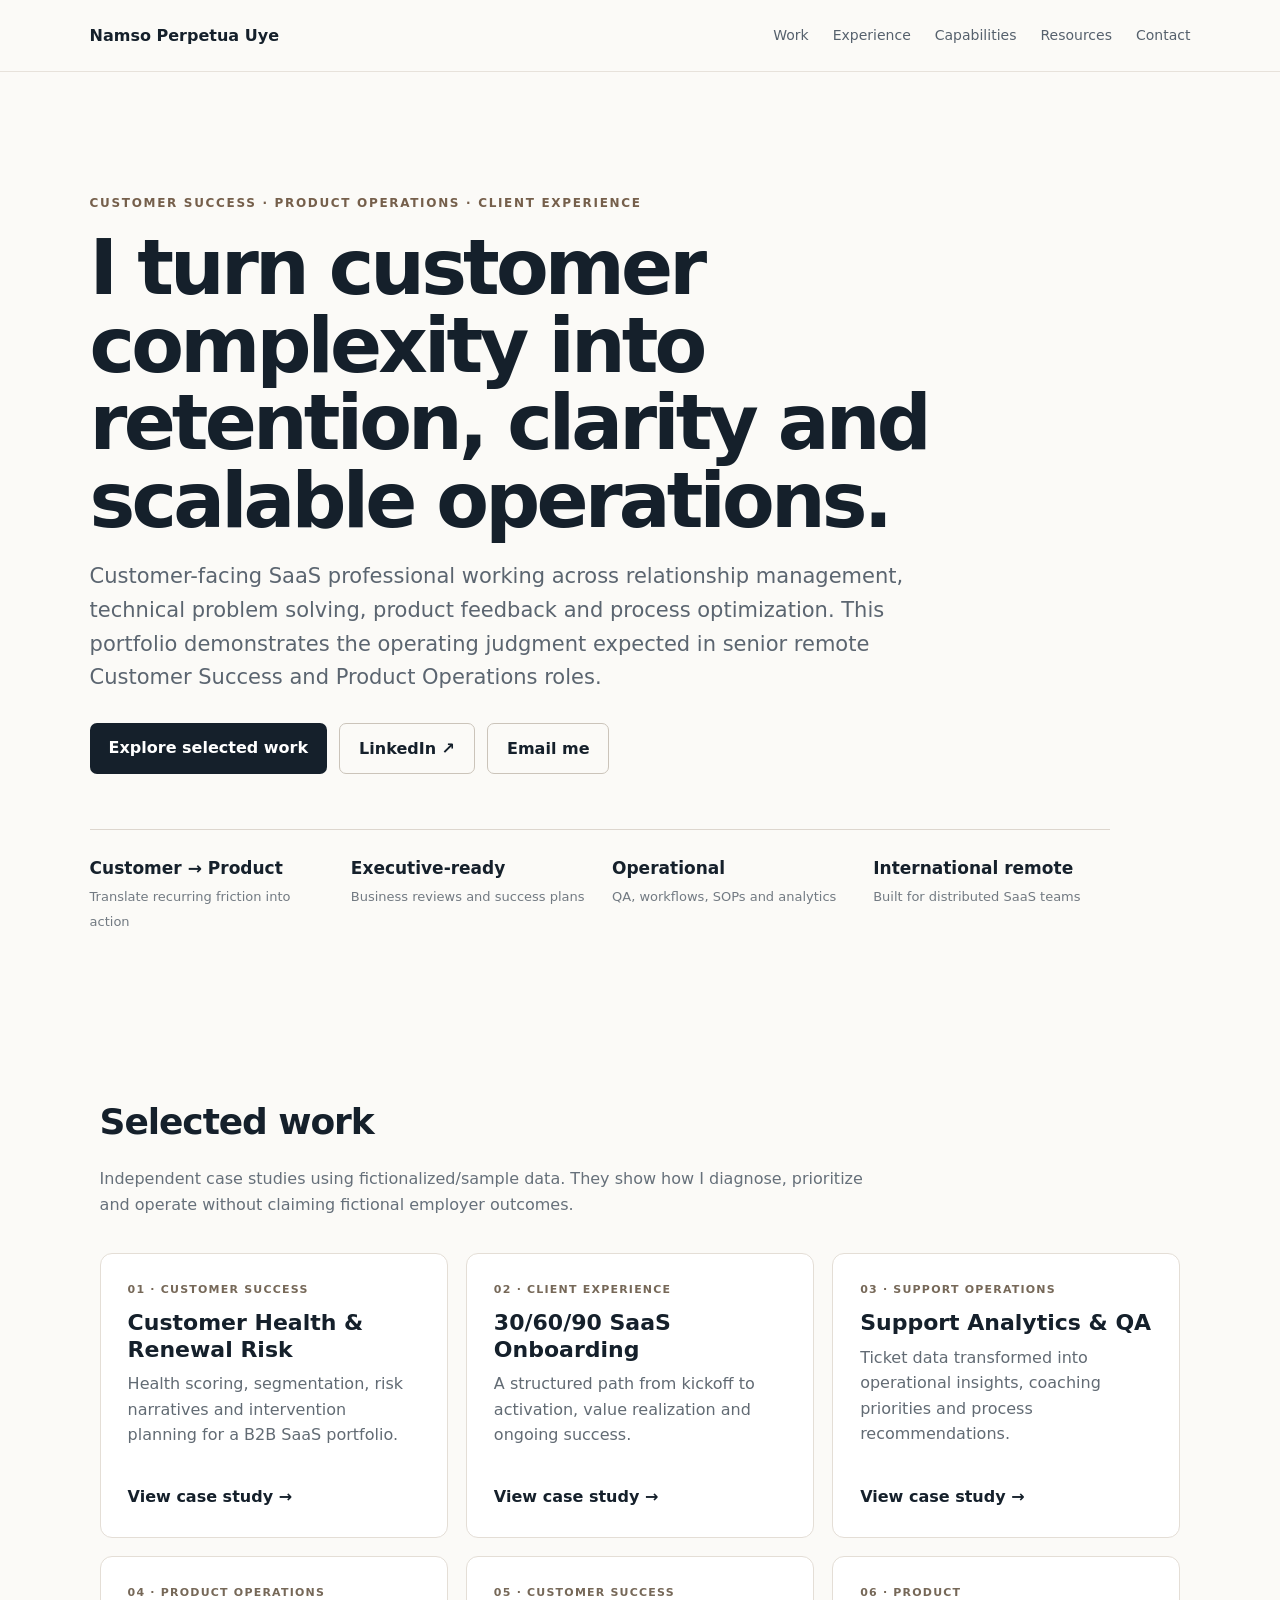
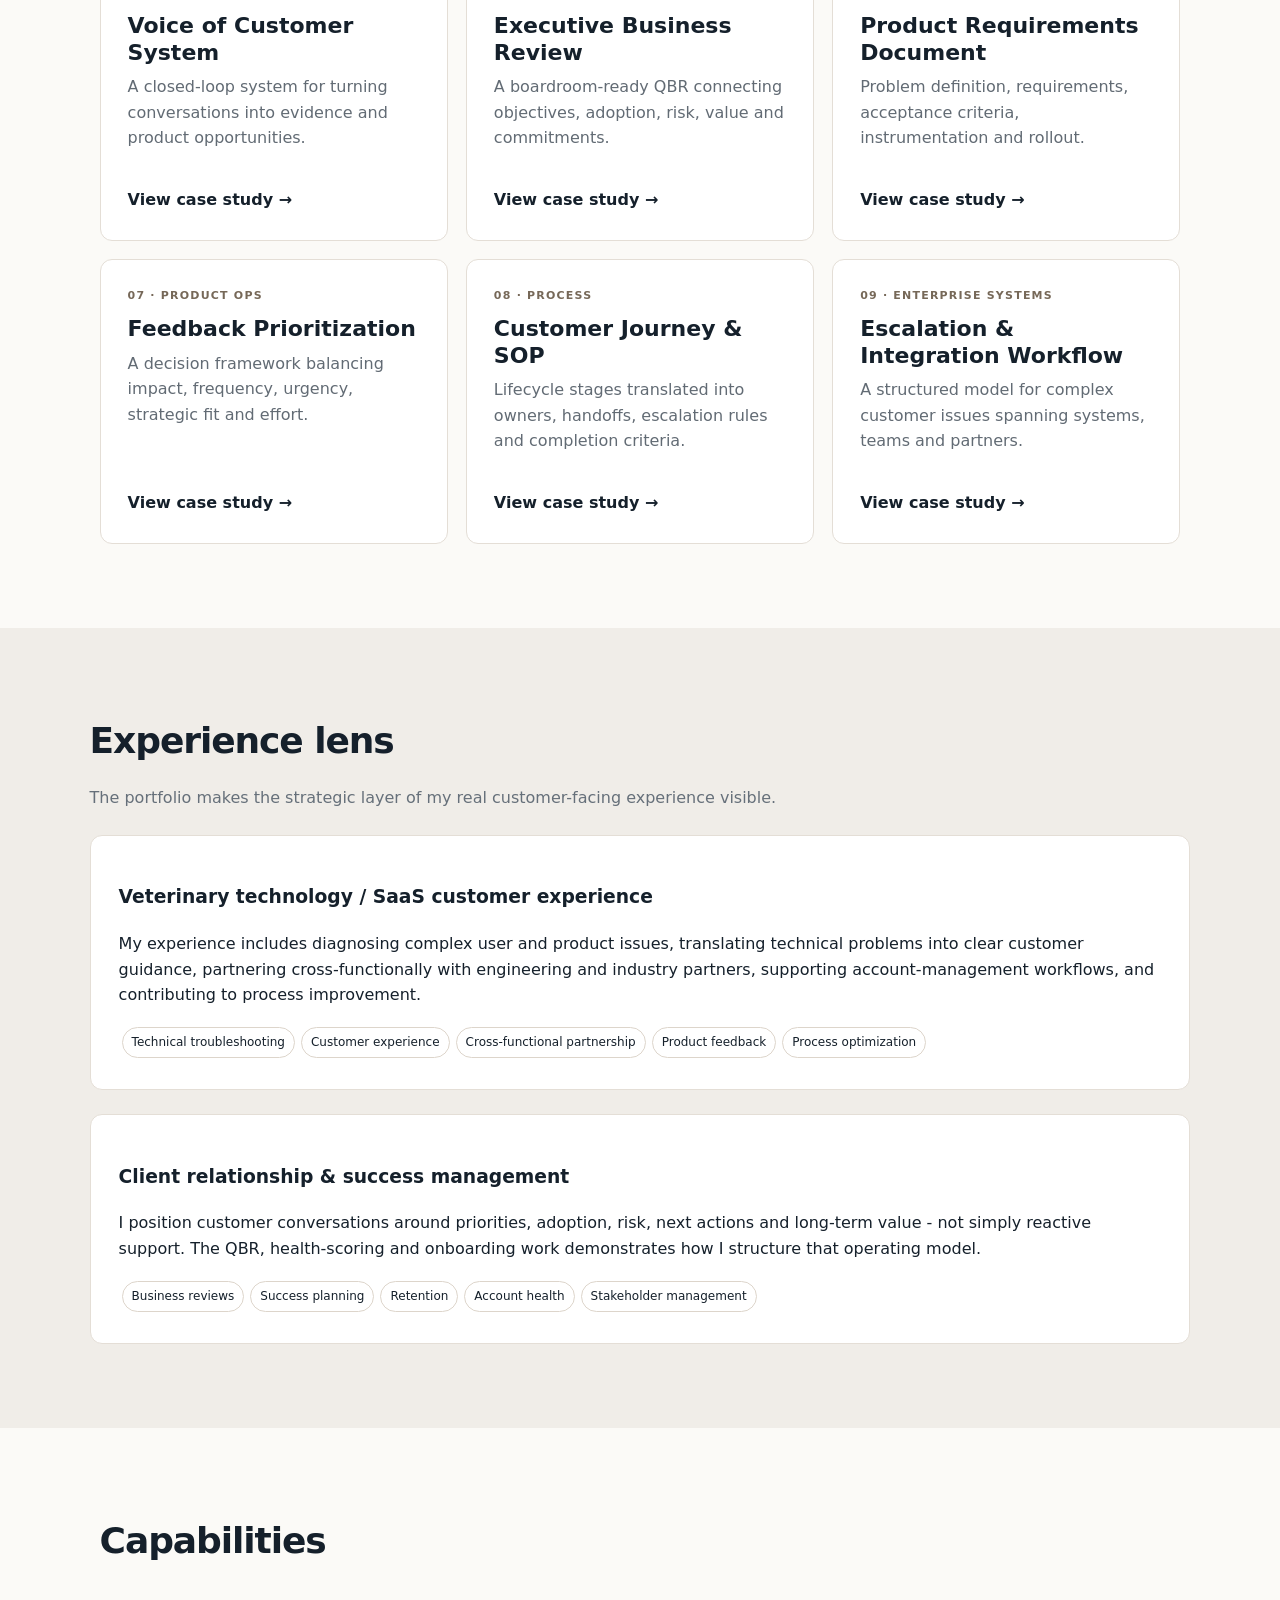
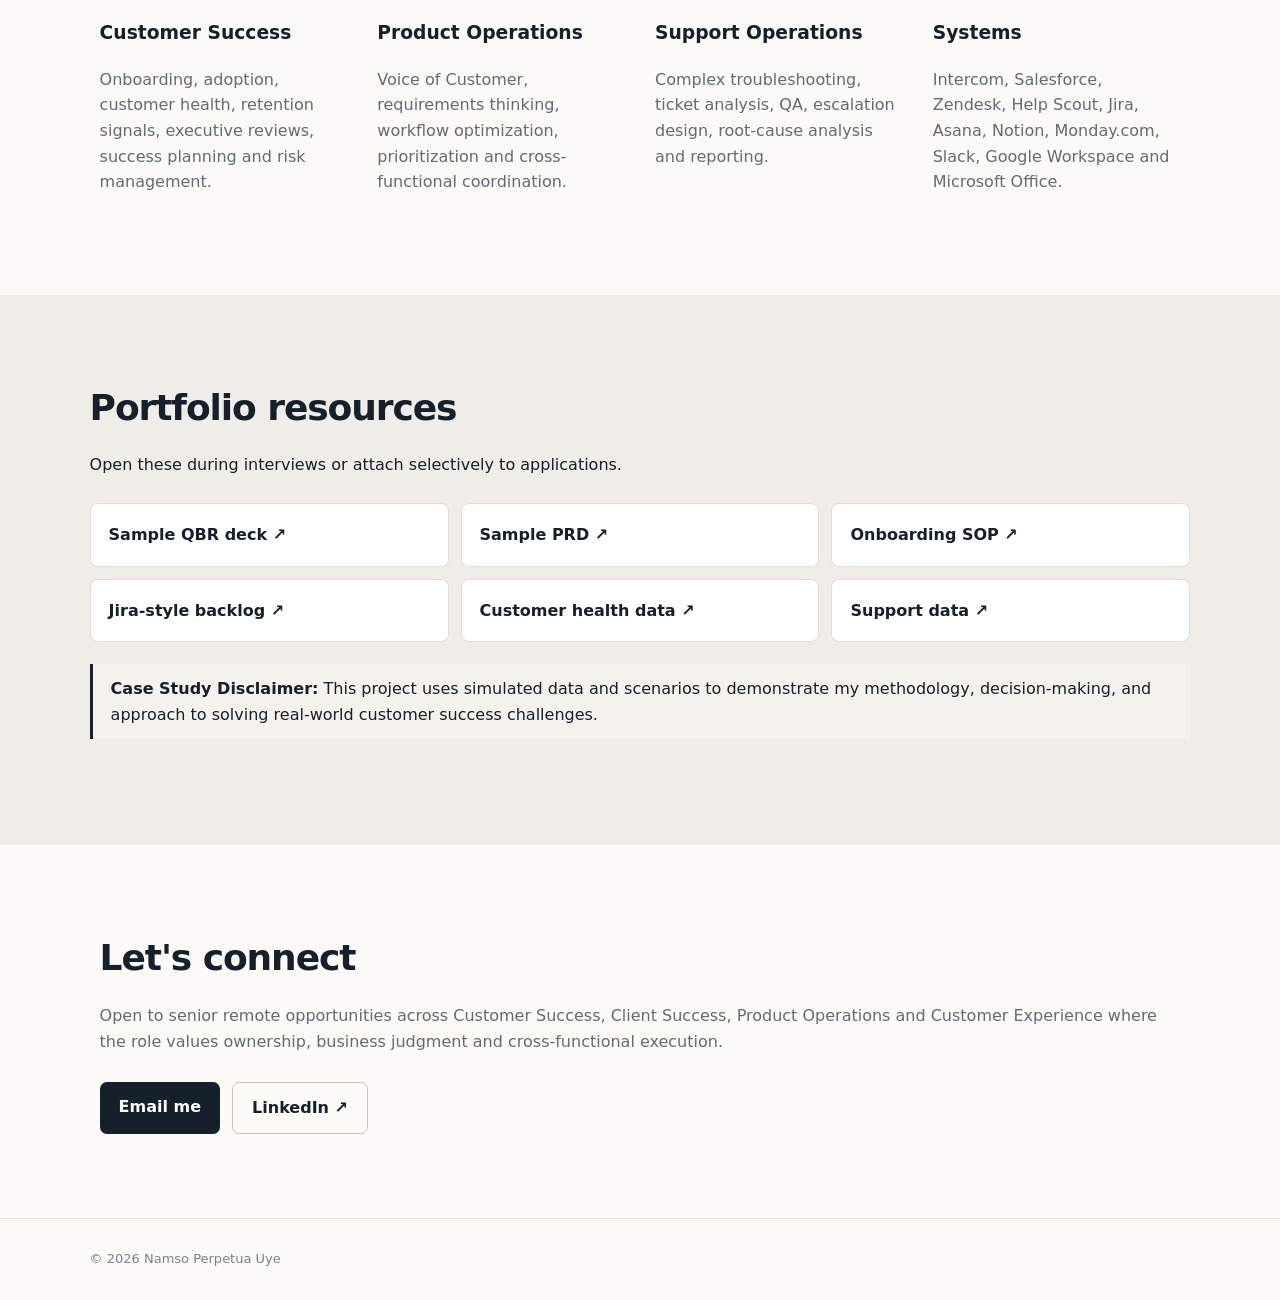
==== index.html @ bb053664 "Add files via upload" ====
<!doctype html><html><head><meta charset="utf-8"><meta name="viewport" content="width=device-width,initial-scale=1"><title>Namso Perpetua Uye | Customer Success & Product Operations</title><link rel="stylesheet" href="styles.css"></head><body><header class="nav"><a class="brand" href="#top">Namso Perpetua Uye</a><nav><a href="#work">Work</a><a href="#experience">Experience</a><a href="#capabilities">Capabilities</a><a href="#resources">Resources</a><a href="#contact">Contact</a></nav></header><main id="top">
<section class="hero"><p class="eyebrow">CUSTOMER SUCCESS · PRODUCT OPERATIONS · CLIENT EXPERIENCE</p><h1>I turn customer complexity into retention, clarity and scalable operations.</h1><p class="lead">Customer-facing SaaS professional working across relationship management, technical problem solving, product feedback and process optimization. This portfolio demonstrates the operating judgment expected in senior remote Customer Success and Product Operations roles.</p><div class="buttons"><a class="button" href="#work">Explore selected work</a><a class="button secondary" href="https://www.linkedin.com/in/namsouye/" target="_blank">LinkedIn ↗</a><a class="button secondary" href="mailto:namsoperpetua@gmail.com">Email me</a></div><div class="proof"><div><strong>Customer → Product</strong><span>Translate recurring friction into action</span></div><div><strong>Executive-ready</strong><span>Business reviews and success plans</span></div><div><strong>Operational</strong><span>QA, workflows, SOPs and analytics</span></div><div><strong>International remote</strong><span>Built for distributed SaaS teams</span></div></div></section>
<section id="work" class="section"><h2>Selected work</h2><p class="section-intro">Independent case studies using fictionalized/sample data. They show how I diagnose, prioritize and operate without claiming fictional employer outcomes.</p><div class="grid"><article class="card"><span>01 · CUSTOMER SUCCESS</span><h3>Customer Health & Renewal Risk</h3><p>Health scoring, segmentation, risk narratives and intervention planning for a B2B SaaS portfolio.</p><a href="case-studies/customer-health.html">View case study →</a></article><article class="card"><span>02 · CLIENT EXPERIENCE</span><h3>30/60/90 SaaS Onboarding</h3><p>A structured path from kickoff to activation, value realization and ongoing success.</p><a href="case-studies/onboarding.html">View case study →</a></article><article class="card"><span>03 · SUPPORT OPERATIONS</span><h3>Support Analytics & QA</h3><p>Ticket data transformed into operational insights, coaching priorities and process recommendations.</p><a href="case-studies/support-ops.html">View case study →</a></article><article class="card"><span>04 · PRODUCT OPERATIONS</span><h3>Voice of Customer System</h3><p>A closed-loop system for turning conversations into evidence and product opportunities.</p><a href="case-studies/voc.html">View case study →</a></article><article class="card"><span>05 · CUSTOMER SUCCESS</span><h3>Executive Business Review</h3><p>A boardroom-ready QBR connecting objectives, adoption, risk, value and commitments.</p><a href="case-studies/qbr.html">View case study →</a></article><article class="card"><span>06 · PRODUCT</span><h3>Product Requirements Document</h3><p>Problem definition, requirements, acceptance criteria, instrumentation and rollout.</p><a href="case-studies/prd.html">View case study →</a></article><article class="card"><span>07 · PRODUCT OPS</span><h3>Feedback Prioritization</h3><p>A decision framework balancing impact, frequency, urgency, strategic fit and effort.</p><a href="case-studies/prioritization.html">View case study →</a></article><article class="card"><span>08 · PROCESS</span><h3>Customer Journey & SOP</h3><p>Lifecycle stages translated into owners, handoffs, escalation rules and completion criteria.</p><a href="case-studies/journey-sop.html">View case study →</a></article><article class="card"><span>09 · ENTERPRISE SYSTEMS</span><h3>Escalation & Integration Workflow</h3><p>A structured model for complex customer issues spanning systems, teams and partners.</p><a href="case-studies/escalation.html">View case study →</a></article></div></section>
<section id="experience" class="section muted"><h2>Experience lens</h2><p class="section-intro">The portfolio makes the strategic layer of my real customer-facing experience visible.</p><div class="experience"><h3>Veterinary technology / SaaS customer experience</h3><p>My experience includes diagnosing complex user and product issues, translating technical problems into clear customer guidance, partnering cross-functionally with engineering and industry partners, supporting account-management workflows, and contributing to process improvement.</p><span class="tag">Technical troubleshooting</span><span class="tag">Customer experience</span><span class="tag">Cross-functional partnership</span><span class="tag">Product feedback</span><span class="tag">Process optimization</span></div><div class="experience"><h3>Client relationship & success management</h3><p>I position customer conversations around priorities, adoption, risk, next actions and long-term value - not simply reactive support. The QBR, health-scoring and onboarding work demonstrates how I structure that operating model.</p><span class="tag">Business reviews</span><span class="tag">Success planning</span><span class="tag">Retention</span><span class="tag">Account health</span><span class="tag">Stakeholder management</span></div></section>
<section id="capabilities" class="section"><h2>Capabilities</h2><div class="cap-grid"><div><h3>Customer Success</h3><p>Onboarding, adoption, customer health, retention signals, executive reviews, success planning and risk management.</p></div><div><h3>Product Operations</h3><p>Voice of Customer, requirements thinking, workflow optimization, prioritization and cross-functional coordination.</p></div><div><h3>Support Operations</h3><p>Complex troubleshooting, ticket analysis, QA, escalation design, root-cause analysis and reporting.</p></div><div><h3>Systems</h3><p>Intercom, Salesforce, Zendesk, Help Scout, Jira, Asana, Notion, Monday.com, Slack, Google Workspace and Microsoft Office.</p></div></div></section>
<section id="resources" class="section muted"><h2>Portfolio resources</h2><p>Open these during interviews or attach selectively to applications.</p><div class="resource-grid"><a href="deliverables/Namso_Perpetua_Uye_QBR.pptx">Sample QBR deck ↗</a><a href="deliverables/Namso_Perpetua_Uye_PRD.pdf">Sample PRD ↗</a><a href="deliverables/Namso_Perpetua_Uye_Onboarding_SOP.pdf">Onboarding SOP ↗</a><a href="assets/product_backlog.csv">Jira-style backlog ↗</a><a href="assets/customer_health_data.csv">Customer health data ↗</a><a href="assets/support_ticket_data.csv">Support data ↗</a></div><div class="callout"><strong>Case Study Disclaimer:</strong> This project uses simulated data and scenarios to demonstrate my methodology, decision-making, and approach to solving real-world customer success challenges.</div></section>
<section id="contact" class="section contact"><h2>Let's connect</h2><p>Open to senior remote opportunities across Customer Success, Client Success, Product Operations and Customer Experience where the role values ownership, business judgment and cross-functional execution.</p><div class="buttons"><a class="button" href="mailto:namsoperpetua@gmail.com">Email me</a><a class="button secondary" href="https://www.linkedin.com/in/namsouye/" target="_blank">LinkedIn ↗</a></div></section></main><footer>© 2026 Namso Perpetua Uye</footer></body></html>
---- styles.css ----
*{box-sizing:border-box}html{scroll-behavior:smooth}body{margin:0;font-family:Inter,ui-sans-serif,system-ui,-apple-system,BlinkMacSystemFont,"Segoe UI",sans-serif;color:#15202b;background:#fbfaf7;line-height:1.6}.nav{height:72px;display:flex;align-items:center;justify-content:space-between;padding:0 7%;border-bottom:1px solid #e7e2db;background:rgba(251,250,247,.96);position:sticky;top:0;z-index:10}.brand{font-weight:800;color:#15202b;text-decoration:none}.nav nav{display:flex;gap:24px}.nav nav a{color:#56616d;text-decoration:none;font-size:14px}.hero{padding:110px 7% 75px;max-width:1200px}.eyebrow{font-size:12px;letter-spacing:.14em;font-weight:800;color:#755f4b}.hero h1{font-size:clamp(44px,6vw,78px);line-height:1.01;letter-spacing:-.05em;max-width:1000px;margin:16px 0}.lead{font-size:21px;color:#5b6570;max-width:820px}.buttons{display:flex;gap:12px;flex-wrap:wrap;margin-top:28px}.button{display:inline-block;background:#15202b;color:#fff;text-decoration:none;padding:12px 19px;border-radius:7px;font-weight:700}.button.secondary{background:transparent;color:#15202b;border:1px solid #cbc4ba}.proof{display:grid;grid-template-columns:repeat(4,1fr);gap:24px;margin-top:55px;padding-top:25px;border-top:1px solid #ddd6ce}.proof strong{display:block;font-size:17px}.proof span{font-size:13px;color:#727a82}.section{padding:84px 7%;max-width:1260px;margin:auto}.section h2{font-size:36px;letter-spacing:-.03em;margin:0 0 10px}.section-intro{color:#66707a;max-width:780px}.grid{display:grid;grid-template-columns:repeat(3,1fr);gap:18px;margin-top:35px}.card{background:white;border:1px solid #e4ded6;border-radius:12px;padding:27px;min-height:285px;display:flex;flex-direction:column}.card span{font-size:11px;letter-spacing:.11em;font-weight:800;color:#766858}.card h3{font-size:22px;line-height:1.2;margin:12px 0 8px}.card p{color:#626b74;margin:0 0 18px}.card a{margin-top:auto;color:#15202b;font-weight:750;text-decoration:none}.muted{max-width:none;background:#f0ede8}.cap-grid,.steps{display:grid;grid-template-columns:repeat(4,1fr);gap:30px;margin-top:30px}.cap-grid p,.steps p{color:#626b74}.steps b{font-size:12px;letter-spacing:.1em;color:#766858}.experience{background:#fff;border:1px solid #e4ded6;border-radius:12px;padding:28px;margin-top:24px}.tag{display:inline-block;padding:5px 9px;border:1px solid #ddd5cb;border-radius:20px;font-size:12px;margin:3px}.resource-grid{display:grid;grid-template-columns:repeat(3,1fr);gap:12px;margin-top:25px}.resource-grid a{background:white;border:1px solid #e4ded6;padding:18px;border-radius:8px;color:#15202b;text-decoration:none;font-weight:700}.callout{border-left:3px solid #15202b;padding:12px 18px;background:#f5f2ed;margin:22px 0}.contact p{color:#626b74}footer{border-top:1px solid #e9e5df;padding:30px 7%;color:#7a8189;font-size:13px}@media(max-width:850px){.nav{padding:0 5%}.nav nav{display:none}.hero,.section{padding-left:5%;padding-right:5%}.grid,.cap-grid,.steps,.resource-grid,.proof{grid-template-columns:1fr}}
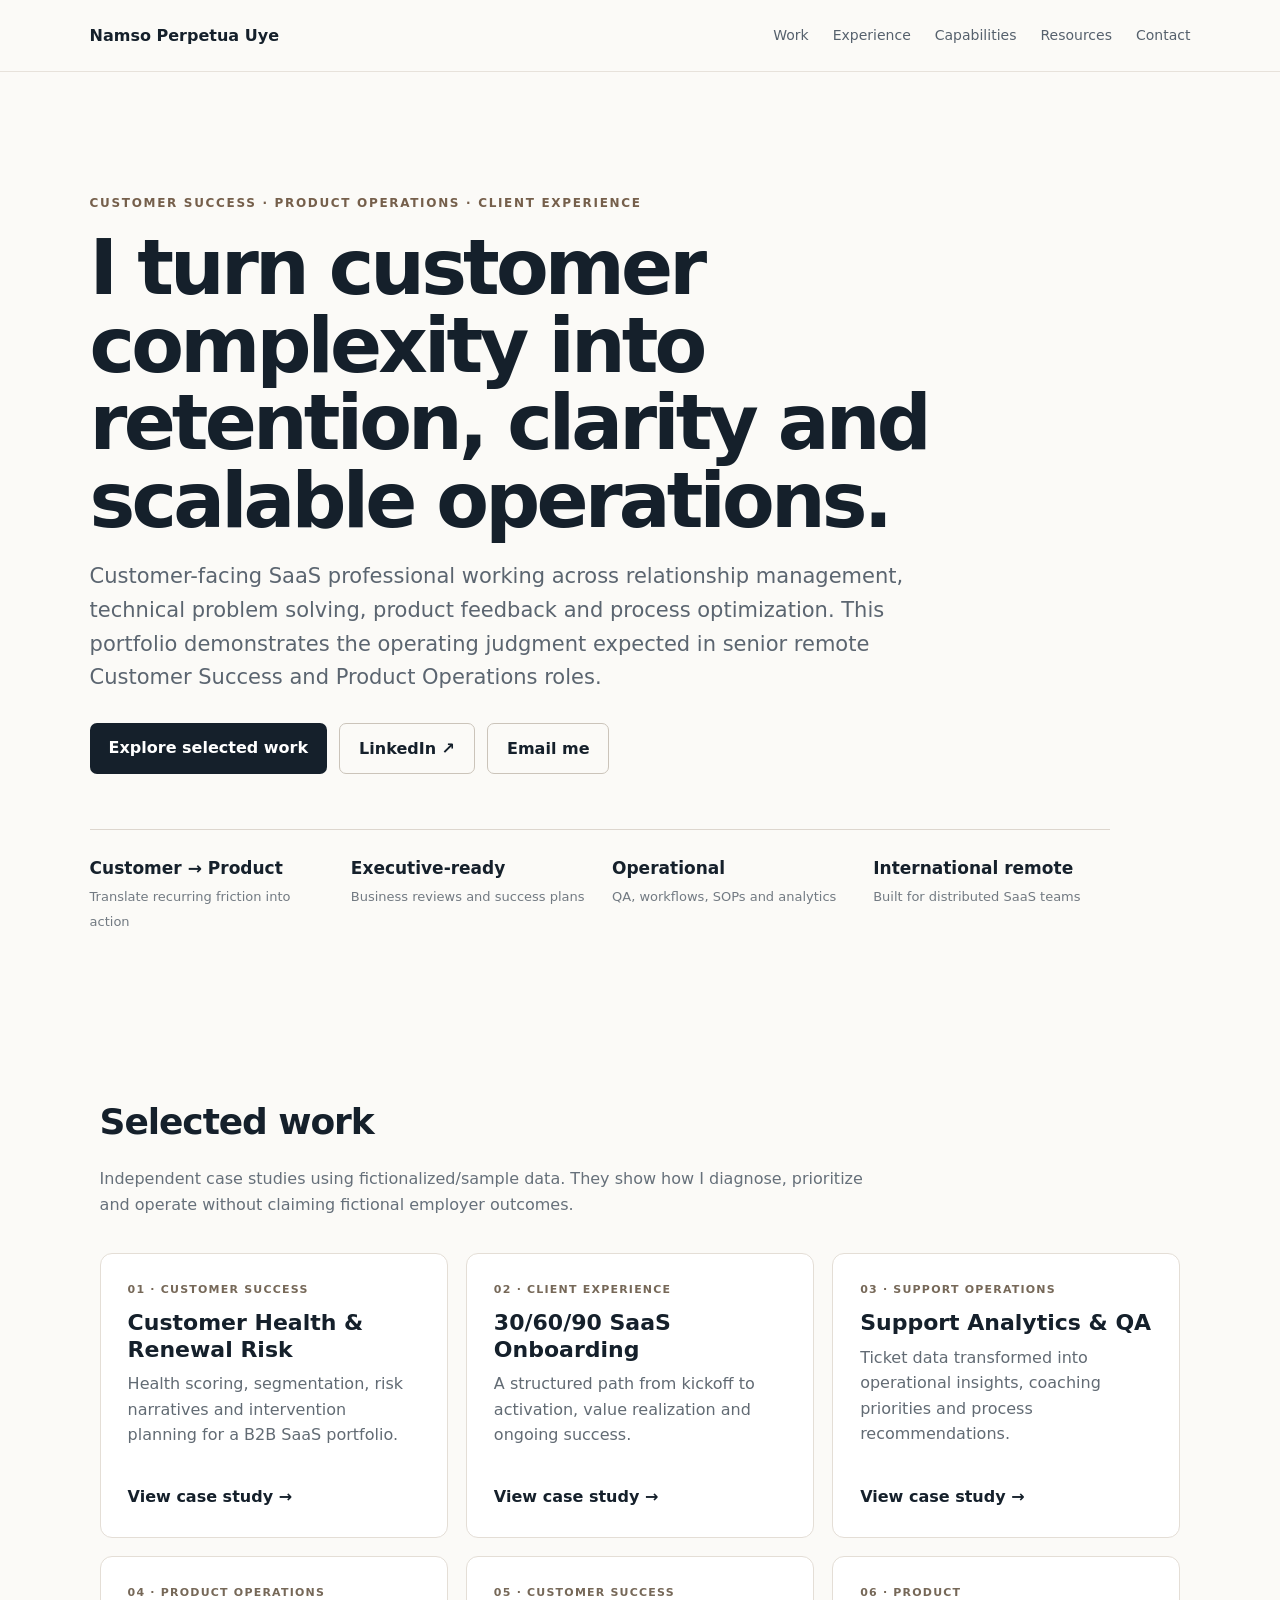
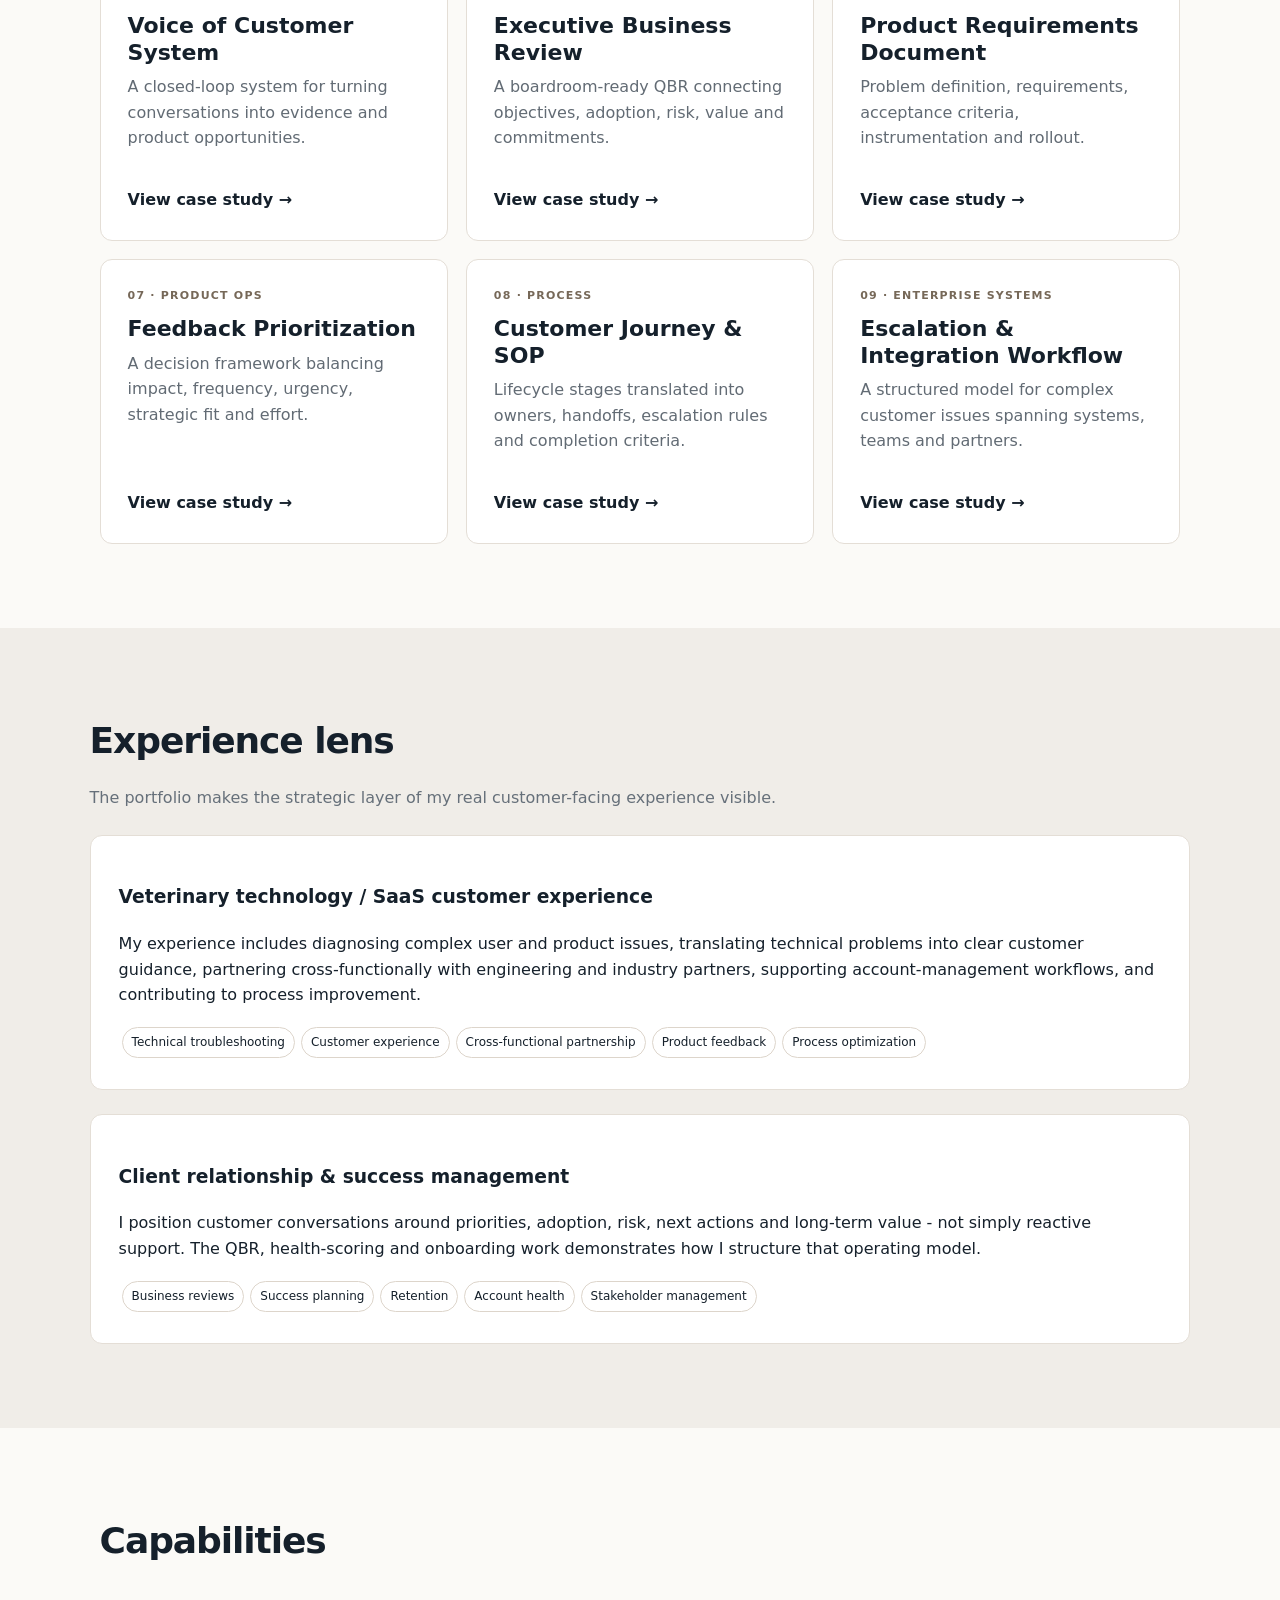
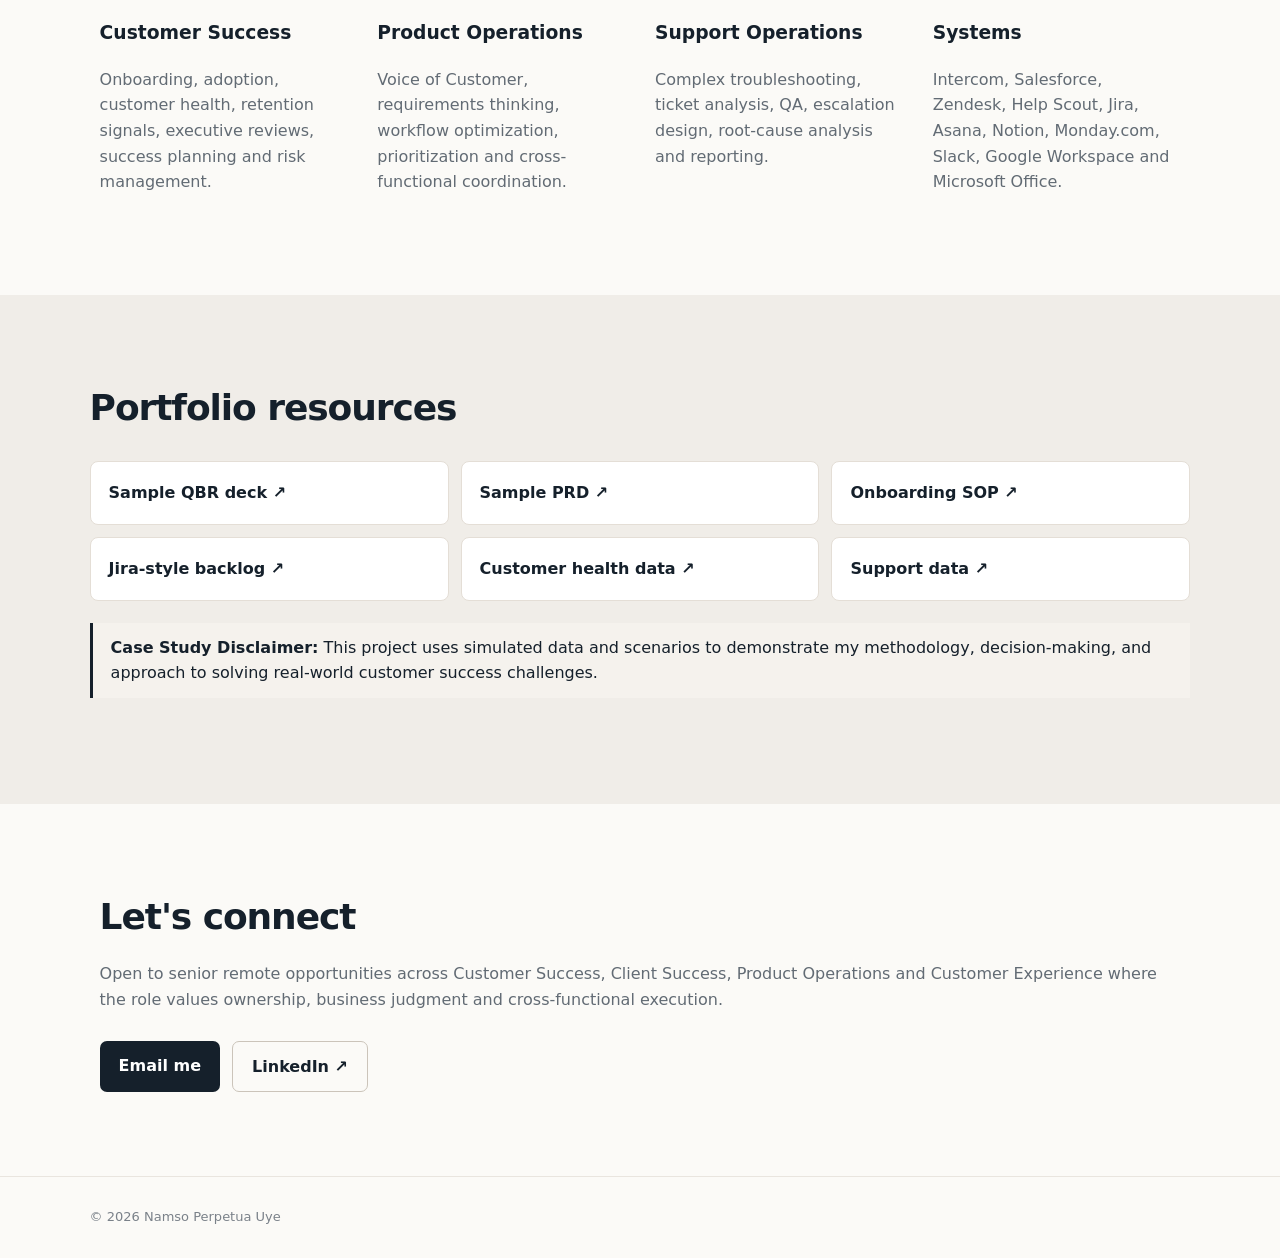
==== commit 7a7ba6eb: "Update index.html" ====
--- a/index.html
+++ b/index.html
@@ -3,5 +3,5 @@
 <section id="work" class="section"><h2>Selected work</h2><p class="section-intro">Independent case studies using fictionalized/sample data. They show how I diagnose, prioritize and operate without claiming fictional employer outcomes.</p><div class="grid"><article class="card"><span>01 · CUSTOMER SUCCESS</span><h3>Customer Health & Renewal Risk</h3><p>Health scoring, segmentation, risk narratives and intervention planning for a B2B SaaS portfolio.</p><a href="case-studies/customer-health.html">View case study →</a></article><article class="card"><span>02 · CLIENT EXPERIENCE</span><h3>30/60/90 SaaS Onboarding</h3><p>A structured path from kickoff to activation, value realization and ongoing success.</p><a href="case-studies/onboarding.html">View case study →</a></article><article class="card"><span>03 · SUPPORT OPERATIONS</span><h3>Support Analytics & QA</h3><p>Ticket data transformed into operational insights, coaching priorities and process recommendations.</p><a href="case-studies/support-ops.html">View case study →</a></article><article class="card"><span>04 · PRODUCT OPERATIONS</span><h3>Voice of Customer System</h3><p>A closed-loop system for turning conversations into evidence and product opportunities.</p><a href="case-studies/voc.html">View case study →</a></article><article class="card"><span>05 · CUSTOMER SUCCESS</span><h3>Executive Business Review</h3><p>A boardroom-ready QBR connecting objectives, adoption, risk, value and commitments.</p><a href="case-studies/qbr.html">View case study →</a></article><article class="card"><span>06 · PRODUCT</span><h3>Product Requirements Document</h3><p>Problem definition, requirements, acceptance criteria, instrumentation and rollout.</p><a href="case-studies/prd.html">View case study →</a></article><article class="card"><span>07 · PRODUCT OPS</span><h3>Feedback Prioritization</h3><p>A decision framework balancing impact, frequency, urgency, strategic fit and effort.</p><a href="case-studies/prioritization.html">View case study →</a></article><article class="card"><span>08 · PROCESS</span><h3>Customer Journey & SOP</h3><p>Lifecycle stages translated into owners, handoffs, escalation rules and completion criteria.</p><a href="case-studies/journey-sop.html">View case study →</a></article><article class="card"><span>09 · ENTERPRISE SYSTEMS</span><h3>Escalation & Integration Workflow</h3><p>A structured model for complex customer issues spanning systems, teams and partners.</p><a href="case-studies/escalation.html">View case study →</a></article></div></section>
 <section id="experience" class="section muted"><h2>Experience lens</h2><p class="section-intro">The portfolio makes the strategic layer of my real customer-facing experience visible.</p><div class="experience"><h3>Veterinary technology / SaaS customer experience</h3><p>My experience includes diagnosing complex user and product issues, translating technical problems into clear customer guidance, partnering cross-functionally with engineering and industry partners, supporting account-management workflows, and contributing to process improvement.</p><span class="tag">Technical troubleshooting</span><span class="tag">Customer experience</span><span class="tag">Cross-functional partnership</span><span class="tag">Product feedback</span><span class="tag">Process optimization</span></div><div class="experience"><h3>Client relationship & success management</h3><p>I position customer conversations around priorities, adoption, risk, next actions and long-term value - not simply reactive support. The QBR, health-scoring and onboarding work demonstrates how I structure that operating model.</p><span class="tag">Business reviews</span><span class="tag">Success planning</span><span class="tag">Retention</span><span class="tag">Account health</span><span class="tag">Stakeholder management</span></div></section>
 <section id="capabilities" class="section"><h2>Capabilities</h2><div class="cap-grid"><div><h3>Customer Success</h3><p>Onboarding, adoption, customer health, retention signals, executive reviews, success planning and risk management.</p></div><div><h3>Product Operations</h3><p>Voice of Customer, requirements thinking, workflow optimization, prioritization and cross-functional coordination.</p></div><div><h3>Support Operations</h3><p>Complex troubleshooting, ticket analysis, QA, escalation design, root-cause analysis and reporting.</p></div><div><h3>Systems</h3><p>Intercom, Salesforce, Zendesk, Help Scout, Jira, Asana, Notion, Monday.com, Slack, Google Workspace and Microsoft Office.</p></div></div></section>
-<section id="resources" class="section muted"><h2>Portfolio resources</h2><p>Open these during interviews or attach selectively to applications.</p><div class="resource-grid"><a href="deliverables/Namso_Perpetua_Uye_QBR.pptx">Sample QBR deck ↗</a><a href="deliverables/Namso_Perpetua_Uye_PRD.pdf">Sample PRD ↗</a><a href="deliverables/Namso_Perpetua_Uye_Onboarding_SOP.pdf">Onboarding SOP ↗</a><a href="assets/product_backlog.csv">Jira-style backlog ↗</a><a href="assets/customer_health_data.csv">Customer health data ↗</a><a href="assets/support_ticket_data.csv">Support data ↗</a></div><div class="callout"><strong>Case Study Disclaimer:</strong> This project uses simulated data and scenarios to demonstrate my methodology, decision-making, and approach to solving real-world customer success challenges.</div></section>
-<section id="contact" class="section contact"><h2>Let's connect</h2><p>Open to senior remote opportunities across Customer Success, Client Success, Product Operations and Customer Experience where the role values ownership, business judgment and cross-functional execution.</p><div class="buttons"><a class="button" href="mailto:namsoperpetua@gmail.com">Email me</a><a class="button secondary" href="https://www.linkedin.com/in/namsouye/" target="_blank">LinkedIn ↗</a></div></section></main><footer>© 2026 Namso Perpetua Uye</footer></body></html>+<section id="resources" class="section muted"><h2>Portfolio resources</h2><p></p><div class="resource-grid"><a href="deliverables/Namso_Perpetua_Uye_QBR.pptx">Sample QBR deck ↗</a><a href="deliverables/Namso_Perpetua_Uye_PRD.pdf">Sample PRD ↗</a><a href="deliverables/Namso_Perpetua_Uye_Onboarding_SOP.pdf">Onboarding SOP ↗</a><a href="assets/product_backlog.csv">Jira-style backlog ↗</a><a href="assets/customer_health_data.csv">Customer health data ↗</a><a href="assets/support_ticket_data.csv">Support data ↗</a></div><div class="callout"><strong>Case Study Disclaimer:</strong> This project uses simulated data and scenarios to demonstrate my methodology, decision-making, and approach to solving real-world customer success challenges.</div></section>
+<section id="contact" class="section contact"><h2>Let's connect</h2><p>Open to senior remote opportunities across Customer Success, Client Success, Product Operations and Customer Experience where the role values ownership, business judgment and cross-functional execution.</p><div class="buttons"><a class="button" href="mailto:namsoperpetua@gmail.com">Email me</a><a class="button secondary" href="https://www.linkedin.com/in/namsouye/" target="_blank">LinkedIn ↗</a></div></section></main><footer>© 2026 Namso Perpetua Uye</footer></body></html>
